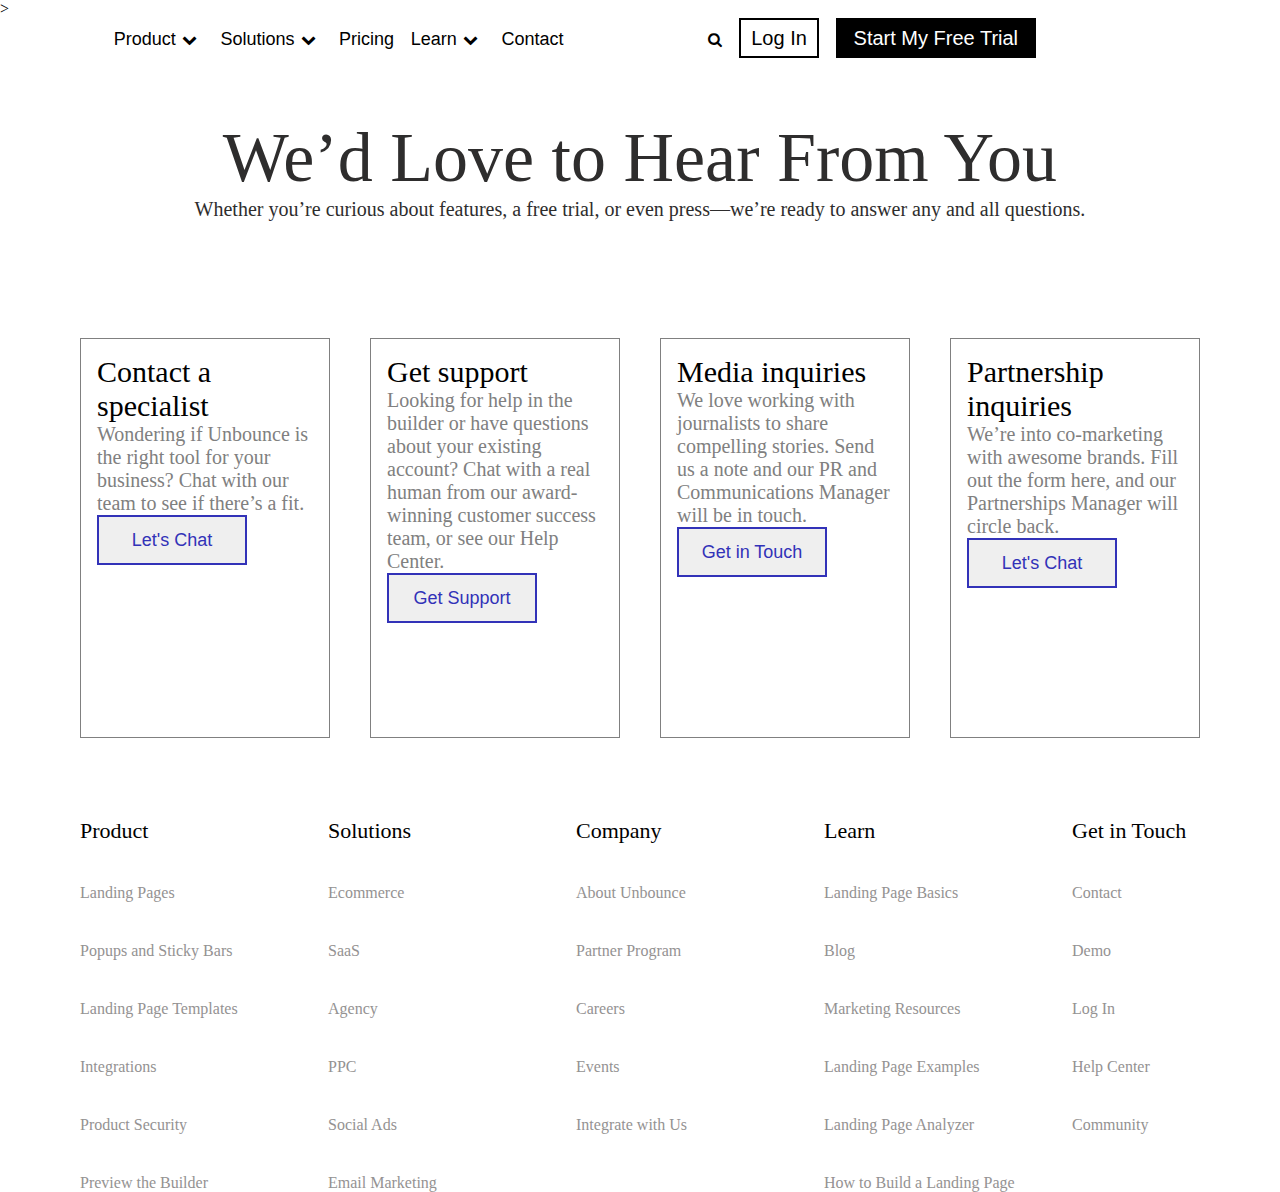
==== contact.html @ 7fbde511 "changed menu behaviour" ====
<!DOCTYPE html>
<html lang="en">
<head>
  <link rel="stylesheet" href="https://cdnjs.cloudflare.com/ajax/libs/animate.css/4.1.1/animate.min.css"/>
    <link rel="preconnect" href="https://fonts.gstatic.com">
    <link href="https://fonts.googleapis.com/css2?family=Roboto+Condensed:wght@300&display=swap" rel="stylesheet">
    <link rel="stylesheet" href="https://cdnjs.cloudflare.com/ajax/libs/font-awesome/4.7.0/css/font-awesome.min.css">    
    <meta charset="UTF-8">
    <meta name="viewport" content="width=device-width, initial-scale=1.0">
    <title>Pricing</title>
    <link rel = "icon" href =  "https://cdn2.hubspot.net/hubfs/3322026/unbounce-icon-gray.png" type = "image/x-icon">
    <link rel="stylesheet" href="pricing.css">
    <link rel="stylesheet" href="styles.css">>
</head>


<body>
  <div class="main-container">
        <div class="nav-bar">
                  
            <a href="index.html">
                <img src="https://mk0zofoqaluvgdskgvsb.kinstacdn.com/wp-content/themes/unbounce2019/assets/img/unbounce-icon-dark.svg?v=1" alt="">
            </a>
            <a href="index.html">Product<i class="fa fa-chevron-down"></i></a>
            <a href="index.html">Solutions<i class="fa fa-chevron-down"></i></a>
            <a href="pricing.html">Pricing</a>
            <a href="index.html">Learn<i class="fa fa-chevron-down"></i></a>
            <a href="contact.html">Contact</a>
            <a href=""><i class="fa fa-search"></i></a>
            <a href="login.html"><button>Log In</button></a>
            <a href=""><button>Start My Free Trial </button></a>

      </div>
      <div style="height: 100px;"></div>
      <div id="contactheader">
          <h1>We’d Love to Hear From You</h1>
        <p>Whether you’re curious about features, a free trial, or even press—we’re ready to answer any and all questions.</p>
      </div>
      
      <div id="amolgrid3">
          <div id="contactbox1">
            <h4>Contact a <br/>specialist</h4>
            <p>Wondering if Unbounce is the right tool for your business? Chat with our team to see if there’s a fit.</p>
            <button>Let's Chat</button>
          </div>
          
          
          
          <div id="contactbox2">
            <h4>Get support</h4>
            <p>Looking for help in the builder or have questions about your existing account? Chat with a real human from our award-winning customer success team, or see our Help Center.</p>
            <button>Get Support</button>
          </div>
          
          <div id="contactbox3">
            <h4>Media inquiries</h4>
            <p>We love working with journalists to share compelling stories. Send us a note and our PR and Communications Manager will be in touch.</p>
            <button>Get in Touch</button>
          </div>
          
          <div id="contactbox4">
            <h4>Partnership inquiries</h4>
            <p>We’re into co-marketing with awesome brands. Fill out the form here, and our Partnerships Manager will circle back.</p>
            <button>Let's Chat</button>
          </div>
      </div>
      <div id="amolgrid2">
        <div style="color: black; font-size: 22px;">Product</div>
        <div style="color: black; font-size: 22px;">Solutions</div>
        <div style="color: black; font-size: 22px;">Company</div>
       <div style="color: black; font-size: 22px;">Learn</div>
        <div style="color: black; font-size: 22px;">Get in Touch</div>
        
        <div>Landing Pages</div>
        <div>Ecommerce</div>
        <div>About Unbounce</div>
        <div>Landing Page Basics</div>
        <div>Contact</div>
        
        <div>Popups and Sticky Bars</div>
        <div>SaaS</div>
        <div>Partner Program</div>
        <div>Blog</div>
        <div>Demo</div>
        
        <div>Landing Page Templates</div>
        <div>Agency</div>
       <div>Careers</div>
        <div>Marketing Resources</div>
        <div>Log In</div>

        <div>Integrations</div>
        <div>PPC</div>
        <div>Events</div>
        <div>Landing Page Examples</div>
        <div>Help Center</div>

        <div>Product Security</div>
        <div>Social Ads</div>
        <div>Integrate with Us</div>
        <div>Landing Page Analyzer</div>
        <div>Community</div>

        <div>Preview the Builder</div>
        <div>Email Marketing</div>
        <div></div>
        <div>How to Build a Landing Page</div>
        <div></div>
    </div>

</div>

    </div>




<script src="script.js"></script>
</body>
</html>
---- pricing.css ----
.nav-bar{
    background-color: white;
}
.pricing-header-cont{
    padding-top: 10%;
    width: 100%;
    /* height: 600px; */
}

.pricing-header{
    /* visibility: hidden; */
    width: 80%;
    margin: auto;
    padding-top: 12%;
}
.pricing-header>p:nth-child(1){
    color: #303030;
    font-size:5.5vw;
    font-weight: 600;
    font-family:  'Roboto Condensed', sans-serif;
    padding-bottom: 3%;
}

.pricing-header>p:nth-child(2){
    line-height: 1.5;
    font-size: 18px;
    /* font-weight: 550; */
    padding-bottom: 3%;
    font-family:  'Roboto Condensed', sans-serif;

}
.pricing-header h6{
    border: 2px dashed white;
    width: 200px;
    margin: auto;
    height: 35px;
    font-size: 18px;
}

.pricing-header>p:nth-child(3){
    font-size: 18px;
    padding-bottom: 3%;
    font-family:  'Roboto Condensed', sans-serif;

}
.center{
    text-align: center;
}
.pricing-header button{
    font-size: 22px;
    width: 250px;
    height: 50px;
    border: .05px solid grey;
    margin:1% -1.2%;
    padding: 0%;
    
}
.need_higher{
    /* border: 2px solid red; */
    
    width: 90%;
    display: flex;
    margin: auto;
    padding-top: 5%;
}
.need_higher img{
    width: 150px;
    
}
.need_higher>div:nth-child(2){
    
    margin-left: 5%;
    font-family:  'Roboto Condensed', sans-serif;
    width: 50%;
}
.need_higher>div:nth-child(2)>p:nth-child(1){
    padding-bottom: 20px;
    font-size: 24px;
    font-weight:600;
    
    color: #303030;
}
.need_higher>div:nth-child(2)>p:nth-child(2){
    font-size: 18px;
}
.need_higher button{
    /* margin-top: 10%; */
    
    
    width: 300px;
    height: 75px;
    background: none;
    border: 2px solid blue;
    color: blue;
    font-size: 16px;
    font-weight: 700;
}

.need_higher_cont{
    height: 250px;
    border-top: 1px solid gray;
}
.auto{
    margin: auto;
}
.plan_is_best_cont{
    width: 100%;
    height: 350px;
    border: 0.5px solid grey;
}
.plan_is_best{
    width: 80%;
    padding-top: 5%;

}

.plan_is_best>div:nth-child(2){
    margin-top: 5%;
    font-size: 50px;
    font-family:  'Roboto Condensed', sans-serif;
}
.plan_is_best>div:nth-child(3){
    margin-top: 2%;
    font-size: 50px;
    font-family:  'Roboto Condensed', sans-serif;
    
}
.plan_is_best>div:nth-child(3)>button{
    margin-top: 2%;
    font-size: 20px;
    font-family:  sans-serif;
    width: 180px;
    height: 65px;
    background-color: blue;
    border: none;
    color: white;
    
}

.klient_boost_cont{
    width: 100%;
    /* border: 2px solid grey; */
    height: 800px;
    
}
.klient_boost{
    display: flex;
    height: 720px;
    width: 90%;
    /* border: 2px solid grey; */
    margin: auto;
}
.dog_man_image{
    width: 50%;
    margin: auto;
    padding-bottom: 10%;
    /* border: 2px solid gray; */
    
}
.johnathan_quote{
    width: 40%;
    padding-top: 8%;
    
}
.johnathan_quote p{
    text-align: left;
   font-size: 30px;
   font-family:  'Roboto Condensed', sans-serif;
    line-height: 2;
}
.johnathan_quote h6{
    margin: 4% 0;
    font-family: sans-serif;
    font-size: 20px;
}
.klient_boost_cont a{
  
    margin-left: 12%;
    color: black;
    font-size: 20px;
    font-family: sans-serif;
}
---- styles.css ----
*{
    padding: 0;
    margin: 0;
    box-sizing: border-box;
}

html, body, .main-container{
    width: 100%;
    height: 100%;
}
.header{
    height: 667.3px; 
    background-image: url('https://mk0zofoqaluvgdskgvsb.kinstacdn.com/photos/landing-page-convert-more-leads_sm.jpg');
  
    
   
    
}





.nav-bar{
    width: 100%;
    position: fixed;
    padding-bottom: 1%;
    /* background-color: white; */
    
}
.nav-bar a{
   color: black;
   font-size: 18px;
    font-family: sans-serif;
    text-decoration: none;
    margin: 0.5%;

}


.nav-bar a>img{
    margin-left: 7%;
    padding-top: 10px;
    width: 200px;
}
.nav-bar a{
    margin-right: 0.5%;
   
}
.nav-bar i{
    padding: 0.5%;
   color: black;
    font-size: 15px;
    margin-right: 0;
    font-weight: 300;
}
.nav-bar>a:nth-child(7){
    margin-left:10% ;
   color: rgb(92, 87, 87);
    font-size: 20px;
    margin-right: 0;
}
.nav-bar a:nth-child(8)>button{
   
   background: none;
    color: black;
    width: 80px;
    border: 2px solid black;
    height: 40px;
    font-size: 20px;

   
}

.nav-bar a:nth-child(9)>button{
   
    background-color: black;
    color: white;
    width: 200px;
    border: none;
    height: 40px;
    font-size: 20px;
    

   
}.cont_text{
    /* border: 2px solid brown; */
    padding-left: 10%;
    width: 50%;
    height: 100%
}
.inside_cont_text{
    padding: 30% 0 0 5% ;
    /* font-size: 19px; */
    
    
}
.inside_cont_text>p:nth-child(1){
    font-family: 'Roboto Condensed', sans-serif;
    font-size: 5.9vw;
    color: #303030;
    line-height: 1; 
    margin-bottom: 5%;  
}
.para>p{
    font-family: sans-serif;
    color: #343a40;
    width: 60%;
    height: 100px;
    font-size: 18px;
    
}
.inside_cont_text button{
    margin-top: 5%;
    background: none;
    width: 200px;
    height: 40px;
    border:3px solid #343a40;
    font-size: 20px;
    color: #343a40;

}
.blue-footer{
    margin-top: 5%;
    width: 100%;
    height: 500px;   
    background-color: blue;
}
.blue-footer-flex{
    color: white;
    padding-top: 7%;
    margin-left: 10%;
    width: 80%;
    display: flex;
}
.blue-footer-right,.blue-footer-left{
    width: 50%;
    margin:0 10% ;
}
.pink-bar{
    background-color: rgb(221, 135, 149);
    width: 50px;
    height: 8px;
}
.blue-footer-left>button:nth-child(3){
    margin-top: 25%;
    border: 2px solid whitesmoke;
    background: none;
    color: white;
    width: 245px;
    height: 75px;
}
.blue-footer-right>button:nth-child(3){
    margin-top: 10%;
    border: 2px solid whitesmoke;
    background: white;
    color: blue;
    width: 245px;
    height: 75px;
}
.font-fam-footer h3{
    margin-top: 5%;
    font-family: 'Roboto Condensed', sans-serif;
    font-size: 35px;
}
.font-fam-footer p{
    margin-top: 5%;
    font-family: sans-serif;
    font-size: 18px;
    font-weight: 300;
}





.floatleft{
    float: left;
}
.clear{
    clear: both;
}
#brandnames,#brandnames>div{
    padding: 1em;
    margin: 1em;
    
    height: 50px;
}
#brandnames>h1{
    text-align: center;
    color: rgb(77, 76, 76);
    font-size: 40px;
    font-weight: lighter;
}

#belowbrand>h1{
    font-size: 80px;
    width: 80%;
    height: 200px;
    margin-top: 30px;
    font-weight: lighter;
    color: rgb(44, 44, 44);
    margin-bottom: 0;
    margin: auto;
    text-align: center;
}

#belowbrand>p{
    font-size: 20px;
    width: 80%;
    height: 400px;
    font-weight: 100;
    color: rgb(114, 113, 113);
    margin-top: 0;
    margin: auto;
    text-align: center;
    font-family: Arial, Helvetica, sans-serif;
}
#amolimg{
    max-width: 40%;
    margin: auto;
}
#amolcont{
    display: grid;
    gap: 0.5em;
    grid-template: 
                    "amolleft amolmiddle amolright"
}

#amolleft{
    grid-area: amolleft;
    height: 500px;
    padding: 0.5em;
    margin: 0.5em;
    margin-left: 7em;
}
#amolmiddle{
    grid-area: amolmiddle;
    height: 500px;
    padding: 0.5em;
    margin: 0.5em;
}
#amolright{
    grid-area: amolright;
    height: 500px;
    padding: 0.5em;
    margin: 0.5em;
    margin-right: 7em;
}

#amolleft>h4, #amolmiddle>h4,#amolright>h4{
    font-size: 30px;
    font-weight: lighter;
}

#amolleft>button, #amolmiddle>button,#amolright>button{
    border: none;
    font-size: 17px;
    font-weight: bold;
}
#icon2{
    width: 28px;
}
#icon3{
    width: 40px;
}
#amolleft>h4,#amolmiddle>h4, #amolright>h4,#amolleft>p, #amolright>p,#amolmiddle>p{
    margin-bottom: 4%;
}

#amolgrid2{
    margin-top: 2.5em;
    display: grid;
    gap: 2.5em;
    margin-left: 5em;
    
    grid-template-columns: 1fr 1fr 1fr 1fr 1fr;
                           
    
   
}
#amolgrid2>div{
    
    color: rgb(148, 146, 146);
}

#contactheader{
    
    height: 220px;
    width: 70%;
    margin: auto;
    text-align: center;
    margin-bottom: 0;
     
}
#contactheader>h1{
    font-size: 70px;
    color: rgb(46, 45, 45);
    font-weight: lighter;
}
#contactheader>p{
    font-size: 20px;
    color: rgb(46, 45, 45);
    font-weight: lighter;
}

#amolgrid3{
    display: grid;
    gap: 2.5em;
    margin: 5em;
    margin-top: 0;
    
    grid-template-columns: 1fr 1fr 1fr 1fr;
}    
#amolgrid3>div{
    border: 1px solid gray;
    height: 400px;
    padding: 1em;
}

#contactbox1>h4,#contactbox2>h4,#contactbox3>h4,#contactbox4>h4{
    font-size: 30px;
    font-weight: lighter;
}
#contactbox1>p,#contactbox2>p,#contactbox3>p,#contactbox4>p{
    font-size: 20px;
    font-weight: lighter;
    color: gray;
}
#contactbox1>button,#contactbox2>button,#contactbox3>button,#contactbox4>button{
    font-size: 18px;
    height: 50px;
    width: 150px;
    font-weight: lighter;
    border: 2px solid rgb(50, 50, 184);
    color: rgb(50, 50, 184);
}


#jayesh{
    font-family: -apple-system, BlinkMacSystemFont, 'Segoe UI', Roboto, Oxygen, Ubuntu, Cantarell, 'Open Sans', 'Helvetica Neue', sans-serif ;
            }
             #head{
                 text-align: center;
                 width: 100%;
            
            
             } 
              #boxleft{ height:  420px;
                 width: 25%;
                 margin: 1.5%;
                 border:0.01px solid grey;
                 float: left;
                 margin-top: 12%;
                 margin-left: 10%;
                
    
             }
             #boxright{ height: 420px;
                 width: 25%;
                 margin: 1.5%;
                 border:0.01px solid grey;
                 float: left;
                 margin-top: 12%;
            
                
    
             }
             #boxmiddle{
                height: 420px;
                 width: 25%;
                 margin: 1.5%;
                 border:0.01px solid grey;
                 float: left;
                 margin-top: 12%;
            
    
             } 
             #boxleft img{
                height: 45vh;
                 width:100%;
                 padding:0% 15%;
                 margin-top: -100px;
             }
             #boxmiddle img{
                height: 45vh;
                 width:100%;
                 padding:0% 15%;
                 margin-top: -100px;
             }
             #boxright img{
                height: 45vh;
                 width:100%;
                 padding:0% 15%;
                 margin-top: -100px;
             }  
             #boxright h5{
                 padding:0% 15%;
                 text-align: left;
                 font-size: 25px;
                 line-height: 10px;
                
             }
             #boxmiddle h5{
                 padding:0% 15%;
                 text-align: left;
                 font-size: 25px;
                 line-height: 10px;
                
             }
             #boxleft h5{
                 padding:0% 15%;
                 text-align: left;
                 font-size: 25px;
                 line-height: 10px;
                
             }
             #boxleft p{
                padding:6% 15%;
                 text-align: left;
                 color:rgb(119, 109, 109);
                 font-size: 18px;
        
                
             }
             #boxmiddle p{
                padding:6% 15%;
                 text-align: left;
                 color:rgb(119, 109, 109);
                 font-size: 18px;
             }
             #boxright p{
                 margin-bottom: 20px;
                padding:6% 15%;
                 text-align: left;
                 color:rgb(119, 109, 109);
                 font-size: 18px;
             }
             #boxleft h4{
                 padding: 0% 15%;
                 text-align: left;
                 font-size: 20px;
             }
             #boxmiddle h4{
                 padding: 0% 15%;
                 text-align: left;
                 font-size: 20px;
             }
             #boxright h4{
                 padding: 0% 15%;
                 text-align: left;
                 font-size: 20px;
             }
              #bigbox{
                  width: 100%;
                  height: 600px;
                  padding:  0% 10%;
                  margin-top:20%;
            
              }
              #bigbox>p{
                  margin-bottom: 50px;
                  padding-bottom: 50px;
              }
              #bigbox>div{
                  width: 50%;
                  height: 600px;
                  padding: 10% 2%;
                  float: left;
              }
              #bigbox>div>img{
                  width: 100%;
                  height: 500px;
                  margin-right: 10px;
              }
              #bigbox2{
                  width: 100%;
                  height: 600px;
                  padding: 0% 10%;
                  margin-top: 50px;
            
              } #bigbox2>div{
                  width: 50%;
                  height: 600px;
                  padding: 10% 2%;
                  float: left;
              }
              #bigbox2>div>img{
                  margin-top: 0%;
                  width: 110%;
                  height: 600px;
                
              }
              #bigbox2>div>h1{
                  font-size: 5.9vw;
                  font-family: 'Roboto Condensed', sans-serif; ;
              }
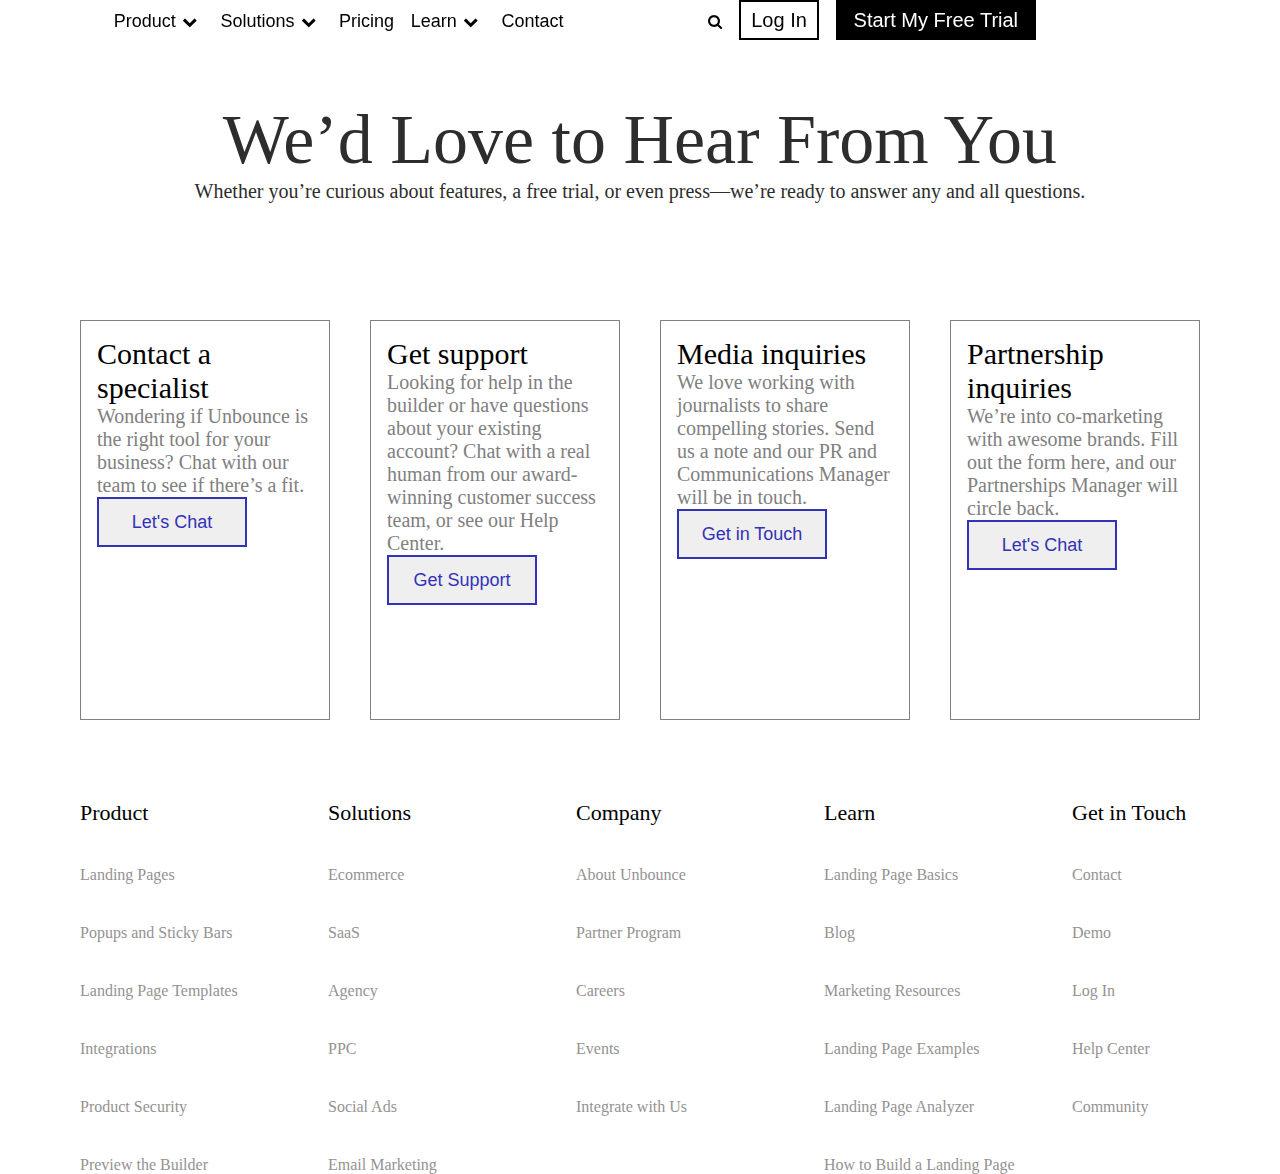
==== commit 7902ece6: "to checkout" ====
--- a/contact.html
+++ b/contact.html
@@ -1,16 +1,21 @@
 <!DOCTYPE html>
 <html lang="en">
 <head>
-  <link rel="stylesheet" href="https://cdnjs.cloudflare.com/ajax/libs/animate.css/4.1.1/animate.min.css"/>
-    <link rel="preconnect" href="https://fonts.gstatic.com">
-    <link href="https://fonts.googleapis.com/css2?family=Roboto+Condensed:wght@300&display=swap" rel="stylesheet">
-    <link rel="stylesheet" href="https://cdnjs.cloudflare.com/ajax/libs/font-awesome/4.7.0/css/font-awesome.min.css">    
+  <link
+    rel="stylesheet"
+    href="https://cdnjs.cloudflare.com/ajax/libs/animate.css/4.1.1/animate.min.css"
+  />
+  <link rel="stylesheet" href="https://cdnjs.cloudflare.com/ajax/libs/font-awesome/4.7.0/css/font-awesome.min.css">    
+
     <meta charset="UTF-8">
     <meta name="viewport" content="width=device-width, initial-scale=1.0">
-    <title>Pricing</title>
-    <link rel = "icon" href =  "https://cdn2.hubspot.net/hubfs/3322026/unbounce-icon-gray.png" type = "image/x-icon">
-    <link rel="stylesheet" href="pricing.css">
-    <link rel="stylesheet" href="styles.css">>
+    <title>unbounce Contact page</title>
+    <link rel = "icon" href =  
+"https://cdn2.hubspot.net/hubfs/3322026/unbounce-icon-gray.png" 
+        type = "image/x-icon">
+    <link rel="stylesheet" href="styles.css">
+    <link rel="stylesheet" href="all.css">
+    <meta name="viewport" content="width=device-width, initial-scale=1.0">
 </head>
 
 
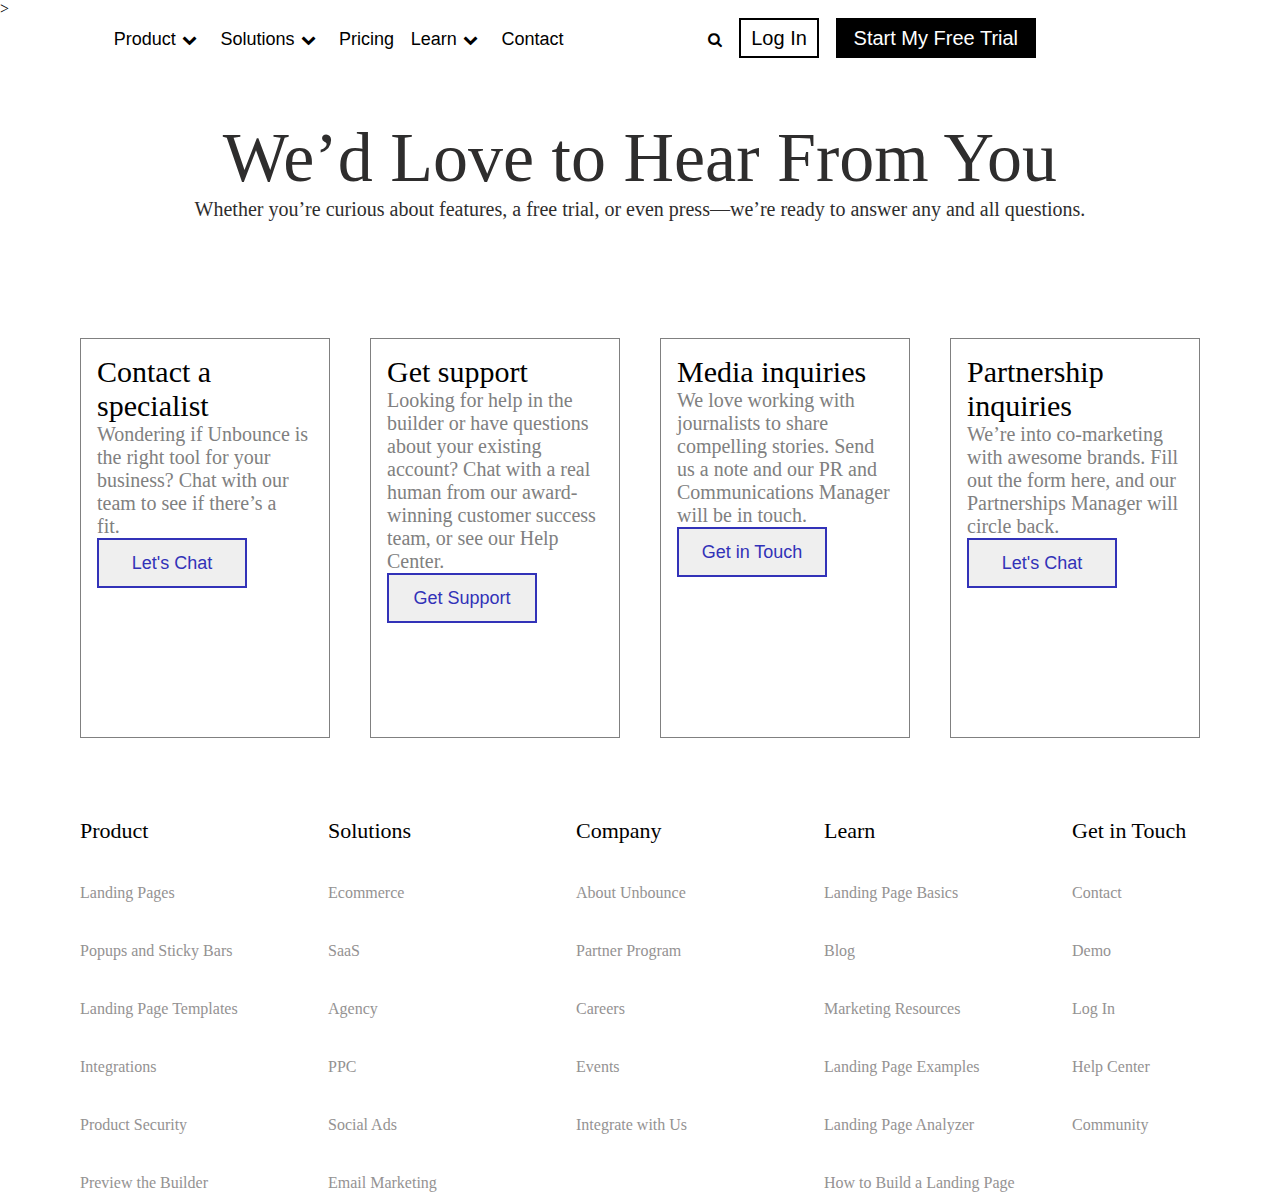
==== commit 9acd9f7a: "fixed grid" ====
--- a/contact.html
+++ b/contact.html
@@ -1,27 +1,22 @@
 <!DOCTYPE html>
 <html lang="en">
 <head>
-  <link
-    rel="stylesheet"
-    href="https://cdnjs.cloudflare.com/ajax/libs/animate.css/4.1.1/animate.min.css"
-  />
-  <link rel="stylesheet" href="https://cdnjs.cloudflare.com/ajax/libs/font-awesome/4.7.0/css/font-awesome.min.css">    
-
+  <link rel="stylesheet" href="https://cdnjs.cloudflare.com/ajax/libs/animate.css/4.1.1/animate.min.css"/>
+    <link rel="preconnect" href="https://fonts.gstatic.com">
+    <link href="https://fonts.googleapis.com/css2?family=Roboto+Condensed:wght@300&display=swap" rel="stylesheet">
+    <link rel="stylesheet" href="https://cdnjs.cloudflare.com/ajax/libs/font-awesome/4.7.0/css/font-awesome.min.css">    
     <meta charset="UTF-8">
     <meta name="viewport" content="width=device-width, initial-scale=1.0">
-    <title>unbounce Contact page</title>
-    <link rel = "icon" href =  
-"https://cdn2.hubspot.net/hubfs/3322026/unbounce-icon-gray.png" 
-        type = "image/x-icon">
-    <link rel="stylesheet" href="styles.css">
-    <link rel="stylesheet" href="all.css">
-    <meta name="viewport" content="width=device-width, initial-scale=1.0">
+    <title>Contact Us</title>
+    <link rel = "icon" href =  "https://cdn2.hubspot.net/hubfs/3322026/unbounce-icon-gray.png" type = "image/x-icon">
+    <link rel="stylesheet" href="pricing.css">
+    <link rel="stylesheet" href="styles.css">>
 </head>
 
 
 <body>
   <div class="main-container">
-        <div class="nav-bar">
+        <div class="nav-bar" style="background-color: white;">
                   
             <a href="index.html">
                 <img src="https://mk0zofoqaluvgdskgvsb.kinstacdn.com/wp-content/themes/unbounce2019/assets/img/unbounce-icon-dark.svg?v=1" alt="">
@@ -45,7 +40,7 @@
       <div id="amolgrid3">
           <div id="contactbox1">
             <h4>Contact a <br/>specialist</h4>
-            <p>Wondering if Unbounce is the right tool for your business? Chat with our team to see if there’s a fit.</p>
+            <p>Wondering if Unbounce is the right tool for your business? Chat with our team to see if there’s a <br/>fit.</p>
             <button>Let's Chat</button>
           </div>
           
@@ -69,6 +64,9 @@
             <button>Let's Chat</button>
           </div>
       </div>
+      
+      
+      
       <div id="amolgrid2">
         <div style="color: black; font-size: 22px;">Product</div>
         <div style="color: black; font-size: 22px;">Solutions</div>
--- a/pricing.css
+++ b/pricing.css
@@ -0,0 +1,182 @@
+.nav-bar{
+    background-color: white;
+}
+.pricing-header-cont{
+    padding-top: 10%;
+    width: 100%;
+    /* height: 600px; */
+}
+
+.pricing-header{
+    /* visibility: hidden; */
+    width: 80%;
+    margin: auto;
+    padding-top: 12%;
+}
+.pricing-header>p:nth-child(1){
+    color: #303030;
+    font-size:5.5vw;
+    font-weight: 600;
+    font-family:  'Roboto Condensed', sans-serif;
+    padding-bottom: 3%;
+}
+
+.pricing-header>p:nth-child(2){
+    line-height: 1.5;
+    font-size: 18px;
+    /* font-weight: 550; */
+    padding-bottom: 3%;
+    font-family:  'Roboto Condensed', sans-serif;
+
+}
+.pricing-header h6{
+    border: 2px dashed white;
+    width: 200px;
+    margin: auto;
+    height: 35px;
+    font-size: 18px;
+}
+
+.pricing-header>p:nth-child(3){
+    font-size: 18px;
+    padding-bottom: 3%;
+    font-family:  'Roboto Condensed', sans-serif;
+
+}
+.center{
+    text-align: center;
+}
+.pricing-header button{
+    font-size: 22px;
+    width: 250px;
+    height: 50px;
+    border: .05px solid grey;
+    margin:1% -1.2%;
+    padding: 0%;
+    
+}
+.need_higher{
+    /* border: 2px solid red; */
+    
+    width: 90%;
+    display: flex;
+    margin: auto;
+    padding-top: 5%;
+}
+.need_higher img{
+    width: 150px;
+    
+}
+.need_higher>div:nth-child(2){
+    
+    margin-left: 5%;
+    font-family:  'Roboto Condensed', sans-serif;
+    width: 50%;
+}
+.need_higher>div:nth-child(2)>p:nth-child(1){
+    padding-bottom: 20px;
+    font-size: 24px;
+    font-weight:600;
+    
+    color: #303030;
+}
+.need_higher>div:nth-child(2)>p:nth-child(2){
+    font-size: 18px;
+}
+.need_higher button{
+    /* margin-top: 10%; */
+    
+    
+    width: 300px;
+    height: 75px;
+    background: none;
+    border: 2px solid blue;
+    color: blue;
+    font-size: 16px;
+    font-weight: 700;
+}
+
+.need_higher_cont{
+    height: 250px;
+    border-top: 1px solid gray;
+}
+.auto{
+    margin: auto;
+}
+.plan_is_best_cont{
+    width: 100%;
+    height: 350px;
+    border: 0.5px solid grey;
+}
+.plan_is_best{
+    width: 80%;
+    padding-top: 5%;
+
+}
+
+.plan_is_best>div:nth-child(2){
+    margin-top: 5%;
+    font-size: 50px;
+    font-family:  'Roboto Condensed', sans-serif;
+}
+.plan_is_best>div:nth-child(3){
+    margin-top: 2%;
+    font-size: 50px;
+    font-family:  'Roboto Condensed', sans-serif;
+    
+}
+.plan_is_best>div:nth-child(3)>button{
+    margin-top: 2%;
+    font-size: 20px;
+    font-family:  sans-serif;
+    width: 180px;
+    height: 65px;
+    background-color: blue;
+    border: none;
+    color: white;
+    
+}
+
+.klient_boost_cont{
+    width: 100%;
+    /* border: 2px solid grey; */
+    height: 800px;
+    
+}
+.klient_boost{
+    display: flex;
+    height: 720px;
+    width: 90%;
+    /* border: 2px solid grey; */
+    margin: auto;
+}
+.dog_man_image{
+    width: 50%;
+    margin: auto;
+    padding-bottom: 10%;
+    /* border: 2px solid gray; */
+    
+}
+.johnathan_quote{
+    width: 40%;
+    padding-top: 8%;
+    
+}
+.johnathan_quote p{
+    text-align: left;
+   font-size: 30px;
+   font-family:  'Roboto Condensed', sans-serif;
+    line-height: 2;
+}
+.johnathan_quote h6{
+    margin: 4% 0;
+    font-family: sans-serif;
+    font-size: 20px;
+}
+.klient_boost_cont a{
+  
+    margin-left: 12%;
+    color: black;
+    font-size: 20px;
+    font-family: sans-serif;
+}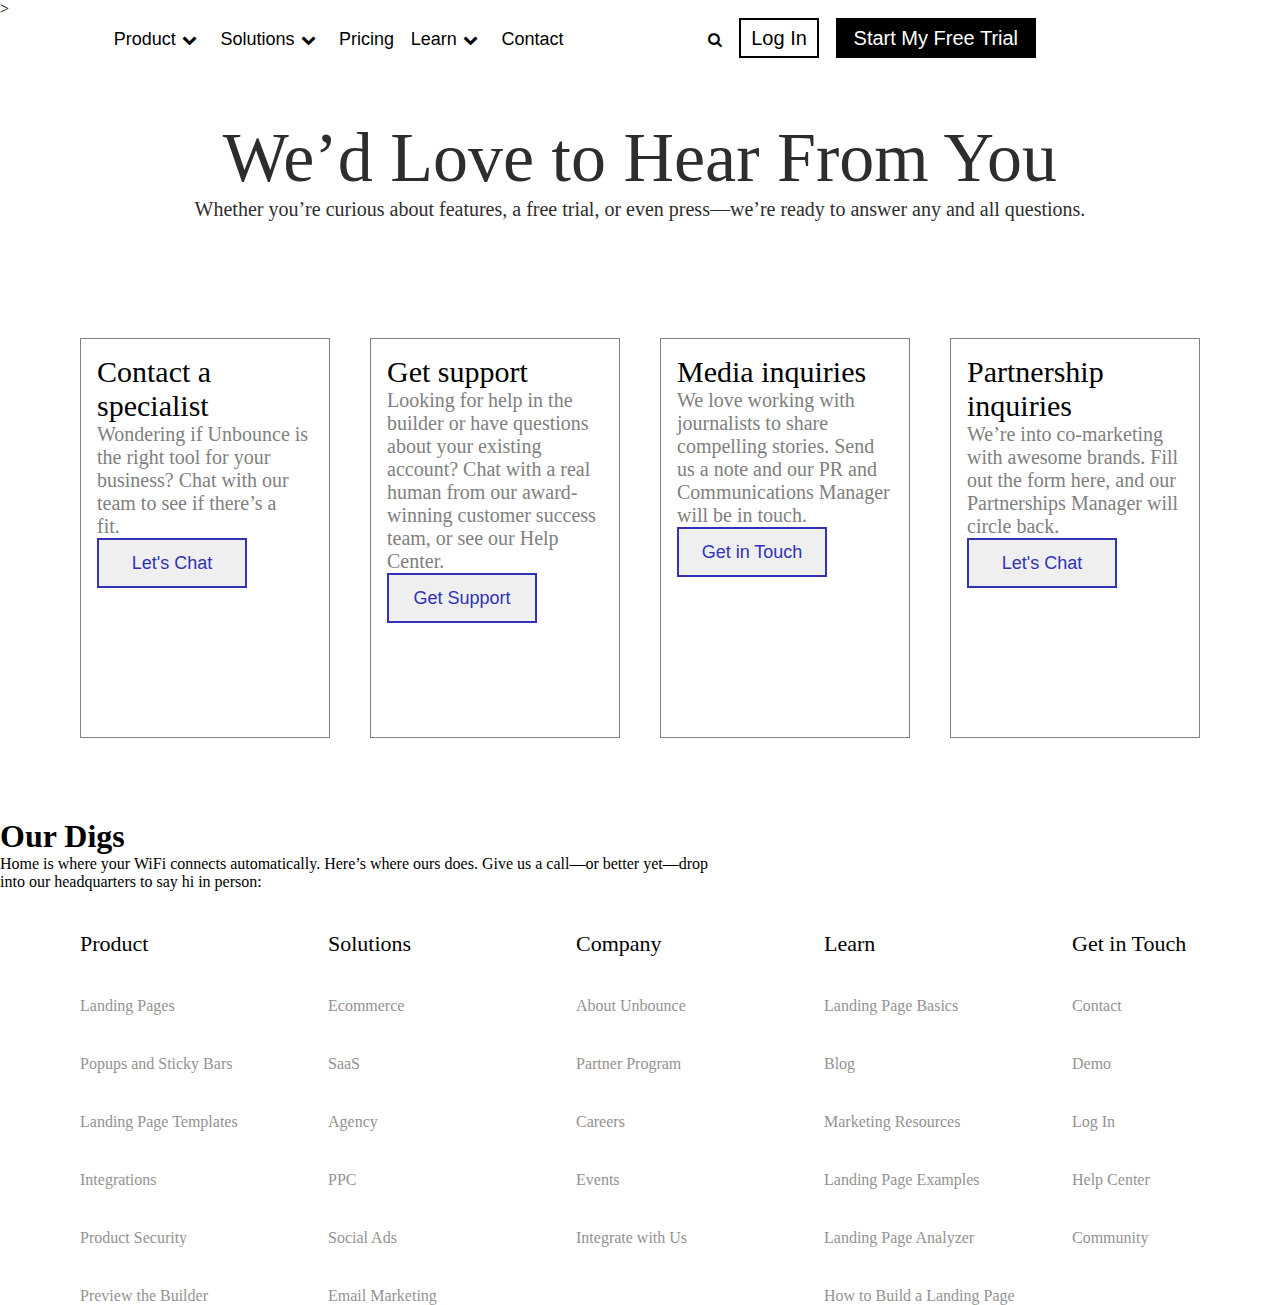
==== commit 3b809731: "added blackbox" ====
--- a/contact.html
+++ b/contact.html
@@ -64,6 +64,15 @@
             <button>Let's Chat</button>
           </div>
       </div>
+
+      <div id="contactBlackBox">
+        <div id="blackboxHeader">
+          <h1> Our Digs</h1>
+          <p>Home is where your WiFi connects automatically. Here’s where ours does. Give us a call—or better yet—drop <br/>into our headquarters to say hi in person:</p>
+      
+        </div>
+      
+      </div>
       
       
       
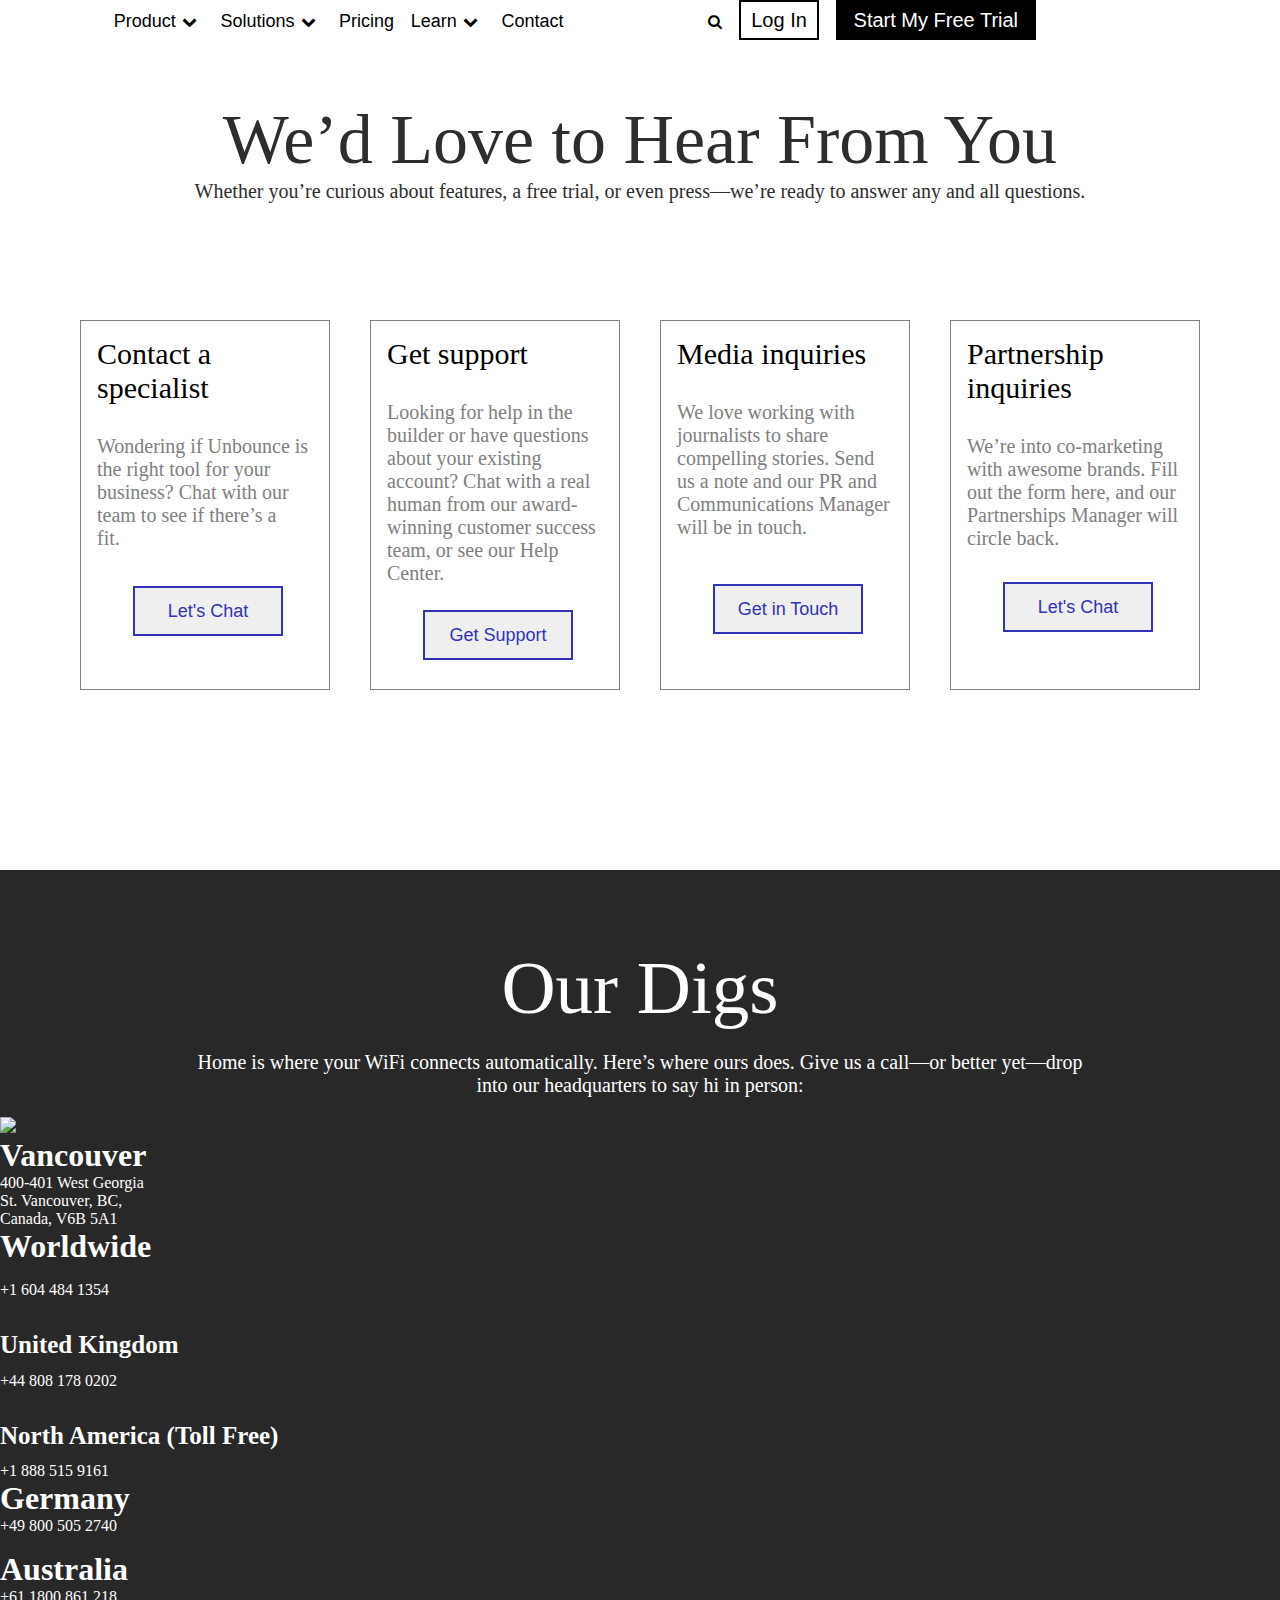
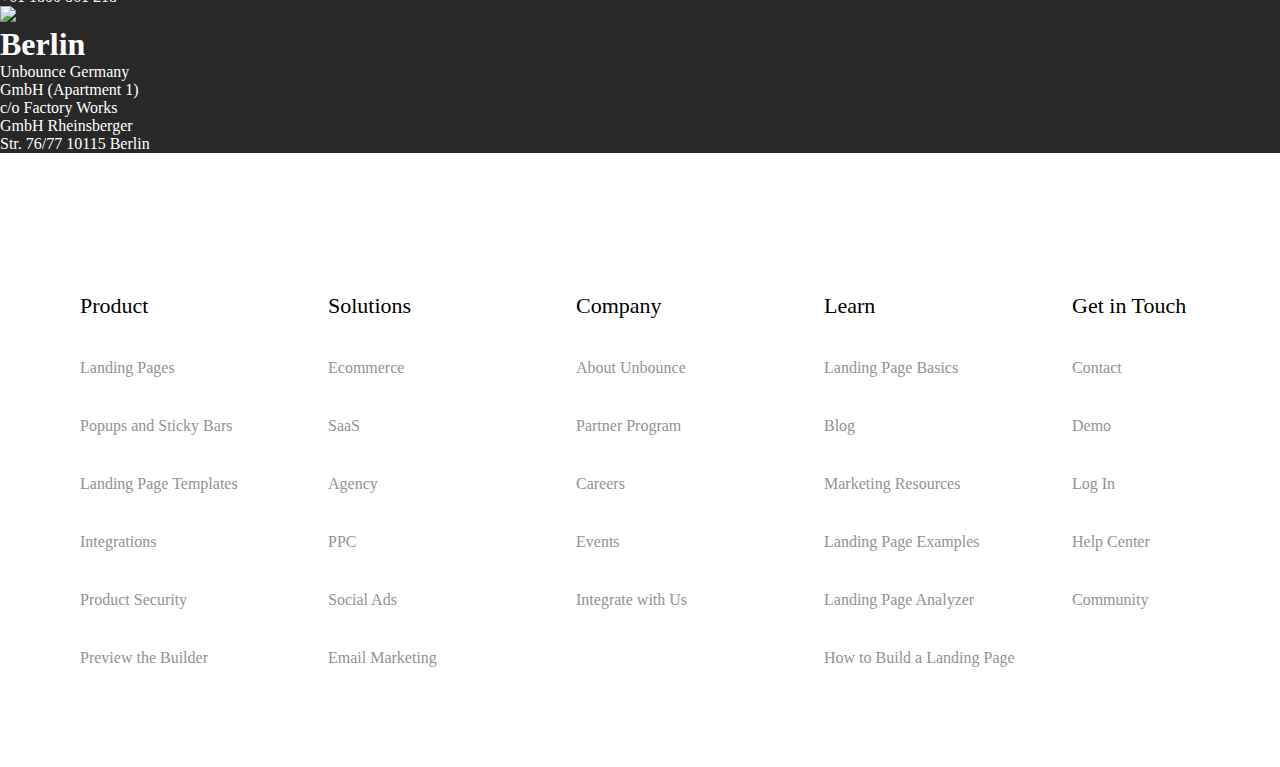
==== commit bfee921e: "completed contact page for large screen" ====
--- a/contact.html
+++ b/contact.html
@@ -10,7 +10,7 @@
     <title>Contact Us</title>
     <link rel = "icon" href =  "https://cdn2.hubspot.net/hubfs/3322026/unbounce-icon-gray.png" type = "image/x-icon">
     <link rel="stylesheet" href="pricing.css">
-    <link rel="stylesheet" href="styles.css">>
+    <link rel="stylesheet" href="styles.css">
 </head>
 
 
@@ -65,14 +65,57 @@
           </div>
       </div>
 
+      <div style="height: 100px;"></div>
+
       <div id="contactBlackBox">
         <div id="blackboxHeader">
           <h1> Our Digs</h1>
           <p>Home is where your WiFi connects automatically. Here’s where ours does. Give us a call—or better yet—drop <br/>into our headquarters to say hi in person:</p>
       
         </div>
+
+        <div id="blackboxGrid">
+          <div id="blackGridbox1">
+            <img src="https://i.ibb.co/2gcC3KC/contact1.png"/>
+          </div>
+          
+          
+          <div id="blackGridbox2">
+            <h1>Vancouver</h1>
+            <p>400-401 West Georgia <br/> St. Vancouver, BC,<br/> Canada, V6B 5A1</p>
+          </div>
+          
+          <div id="blackGridbox3">
+           <h1 style="margin-bottom: 0.5em;">Worldwide</h1>
+           <p style="margin-bottom: 2em;"> +1 604 484 1354</p>
+           
+           <h1 style="font-size: 25px; margin-bottom: 0.5em;margin-top: 1em;">United Kingdom</h1>
+           <p  style="margin-bottom: 2em;"> +44 808 178 0202</p>
+           
+           <h1 style="font-size: 25px; margin-bottom: 0.5em;">North America (Toll Free)</h1>
+           <p style="margin-top: 0;"> +1 888 515 9161</p>
+          </div>
+          
+          
+          <div id="blackGridbox4">
+            <h1>Germany</h1>
+            <p style="margin-bottom: 1em;">+49 800 505 2740</p>
+            <h1>Australia</h1>
+            <p>+61 1800 861 218</p>
+          </div>
+
+          <div id="blackGridbox5"><img src="https://i.ibb.co/xGGcFZ7/contact2.png"/></div>
+
+          <div id="blackGridbox6">
+            <h1>Berlin</h1>
+            <p>Unbounce Germany <br/> GmbH (Apartment 1)<br/> c/o Factory Works<br/>GmbH Rheinsberger<br/>Str. 76/77 10115 Berlin </p>
+          </div>
+
+        </div>
       
       </div>
+
+      <div style="height: 100px;"></div>
       
       
       
@@ -120,9 +163,12 @@
         <div></div>
     </div>
 
+    <div style="height: 100px;"></div>
+
 </div>
 
-    </div>
+   
+    
 
 
 
--- a/styles.css
+++ b/styles.css
@@ -314,7 +314,7 @@
 }    
 #amolgrid3>div{
     border: 1px solid gray;
-    height: 400px;
+    height: 370px;
     padding: 1em;
 }
 
@@ -326,14 +326,50 @@
     font-size: 20px;
     font-weight: lighter;
     color: gray;
+    margin-top: 1.5em;
 }
 #contactbox1>button,#contactbox2>button,#contactbox3>button,#contactbox4>button{
     font-size: 18px;
     height: 50px;
     width: 150px;
+    margin-left: 2em;
     font-weight: lighter;
     border: 2px solid rgb(50, 50, 184);
     color: rgb(50, 50, 184);
+}
+#contactbox1>button{
+    margin-top: 2em;
+}
+#contactbox2>button{
+    margin-top: 1.4em;
+}
+#contactbox3>button{
+    margin-top: 2.5em;
+}
+#contactbox4>button{
+    margin-top: 1.8em;
+}
+
+#contactBlackBox{
+   background-color: rgb(41, 40, 40);
+   color: white;
+}
+#blackboxHeader{
+    
+    width: 100%;
+    margin: auto;
+}
+#blackboxHeader>h1{
+    font-size: 75px;
+    text-align: center;
+    padding-top: 1em;
+    font-weight: lighter;
+}
+#blackboxHeader>p{
+    font-size: 20px;
+    text-align: center;
+    padding: 1em;
+    font-weight: lighter;
 }
 
 
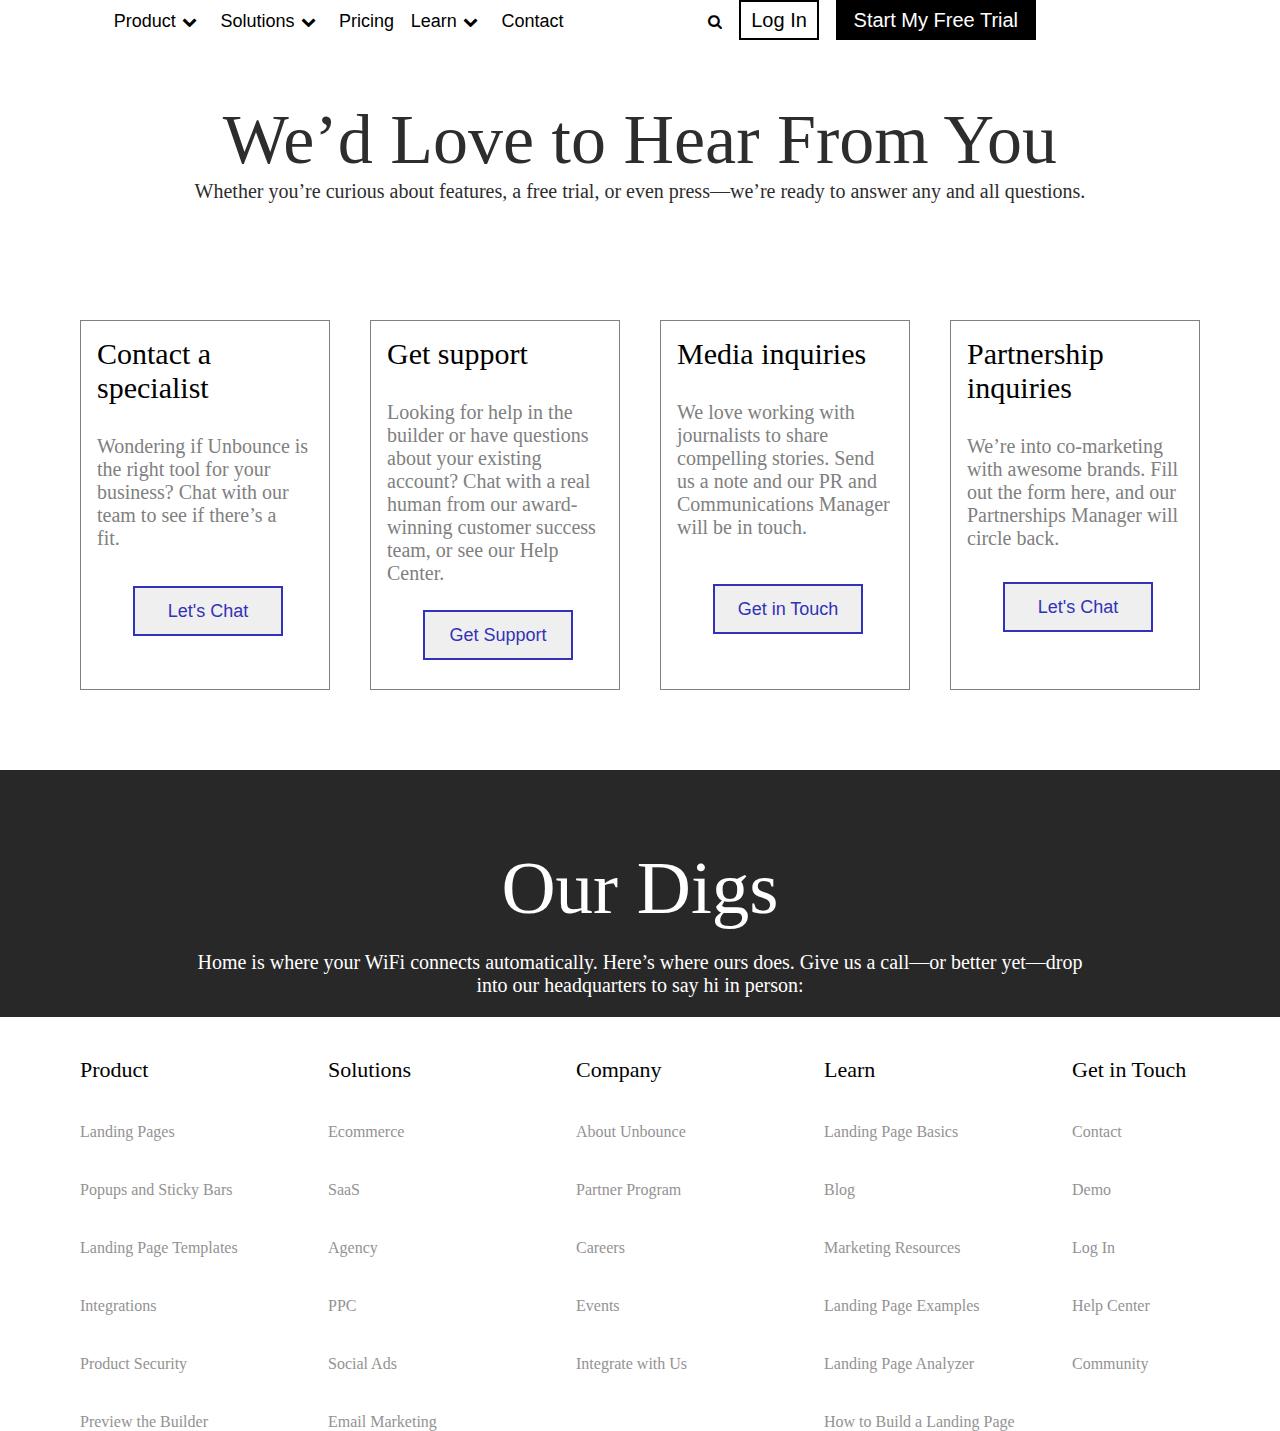
==== commit eb005bf9: "gridkamal added" ====
--- a/contact.html
+++ b/contact.html
@@ -16,7 +16,7 @@
 
 <body>
   <div class="main-container">
-        <div class="nav-bar" style="background-color: white;">
+        <div class="nav-bar">
                   
             <a href="index.html">
                 <img src="https://mk0zofoqaluvgdskgvsb.kinstacdn.com/wp-content/themes/unbounce2019/assets/img/unbounce-icon-dark.svg?v=1" alt="">
@@ -65,57 +65,14 @@
           </div>
       </div>
 
-      <div style="height: 100px;"></div>
-
       <div id="contactBlackBox">
         <div id="blackboxHeader">
           <h1> Our Digs</h1>
           <p>Home is where your WiFi connects automatically. Here’s where ours does. Give us a call—or better yet—drop <br/>into our headquarters to say hi in person:</p>
       
         </div>
-
-        <div id="blackboxGrid">
-          <div id="blackGridbox1">
-            <img src="https://i.ibb.co/2gcC3KC/contact1.png"/>
-          </div>
-          
-          
-          <div id="blackGridbox2">
-            <h1>Vancouver</h1>
-            <p>400-401 West Georgia <br/> St. Vancouver, BC,<br/> Canada, V6B 5A1</p>
-          </div>
-          
-          <div id="blackGridbox3">
-           <h1 style="margin-bottom: 0.5em;">Worldwide</h1>
-           <p style="margin-bottom: 2em;"> +1 604 484 1354</p>
-           
-           <h1 style="font-size: 25px; margin-bottom: 0.5em;margin-top: 1em;">United Kingdom</h1>
-           <p  style="margin-bottom: 2em;"> +44 808 178 0202</p>
-           
-           <h1 style="font-size: 25px; margin-bottom: 0.5em;">North America (Toll Free)</h1>
-           <p style="margin-top: 0;"> +1 888 515 9161</p>
-          </div>
-          
-          
-          <div id="blackGridbox4">
-            <h1>Germany</h1>
-            <p style="margin-bottom: 1em;">+49 800 505 2740</p>
-            <h1>Australia</h1>
-            <p>+61 1800 861 218</p>
-          </div>
-
-          <div id="blackGridbox5"><img src="https://i.ibb.co/xGGcFZ7/contact2.png"/></div>
-
-          <div id="blackGridbox6">
-            <h1>Berlin</h1>
-            <p>Unbounce Germany <br/> GmbH (Apartment 1)<br/> c/o Factory Works<br/>GmbH Rheinsberger<br/>Str. 76/77 10115 Berlin </p>
-          </div>
-
-        </div>
       
       </div>
-
-      <div style="height: 100px;"></div>
       
       
       
@@ -163,12 +120,9 @@
         <div></div>
     </div>
 
-    <div style="height: 100px;"></div>
-
 </div>
 
-   
-    
+    </div>
 
 
 
--- a/pricing.css
+++ b/pricing.css
@@ -179,4 +179,157 @@
     color: black;
     font-size: 20px;
     font-family: sans-serif;
-}+}
+.conversions_month_cont{
+    width: 100%;
+    display: flex;
+}
+.conversions_month{
+    margin-left: 5%;
+    width: 60%;
+   
+}
+.conversions_month_right{
+    margin-right: 5%;
+    width: 25%;
+}
+
+.conversions_month>input:nth-child(3n+4) {
+    width: 500px;
+ 
+}
+.conversion_month_right{
+    border: 2px solid grey;
+    width: 40%;
+    padding-left: 2%;
+}
+.conv_scale_image{
+    display: flex;
+    width: 100%;
+    
+}
+
+.conv_scale_image img{
+    width: 25%;
+    padding: 5%;
+    object-fit: contain;
+}
+.conv_scale {
+    width: 40%;
+    margin: 7%;
+}
+.conv_scale h3{
+    
+    font-size: 30px;
+    font-family:  'Roboto Condensed', sans-serif;
+}
+.conv_scale p{
+    font-size: 20px;
+    font-family:  'Roboto Condensed', sans-serif;
+    
+}
+.conv_buttons>button{
+    width: 40%;
+    margin:0% -1%;
+    height: 50px;
+
+}
+.what_included {
+    width: 70%;
+}
+.what_included ul{
+    
+        list-style: none;
+      
+      
+     
+}
+.what_included>ul li:before {
+    content: '✓';
+    color: blue;
+    font-size: 25px;
+    font-weight: 900;
+  }
+  .before_last_button button{
+      background-color: white;
+      border: none;
+  }
+  .conv_last_button button{
+    border: none;
+    color: white;
+    background-color: blue;
+    width: 400px;
+    height: 75px;
+    font-size: 22px;
+  }
+  .bot_m{
+      margin-bottom: 5%;
+  }
+  .kamalgrid{
+      height: 900px;
+    display: flex;
+    width: 80%;
+    margin: auto;
+   
+}
+.conversion_month_right_four{
+    border: 2px solid grey;
+    width: 30%;
+    padding-left: 2%;
+}
+.conv_scale_image_four{
+    display: flex;
+    width: 100%;
+    
+}
+
+.conv_scale_image_four img{
+    width: 25%;
+    padding: 2%;
+    object-fit: contain;
+}
+.conv_scale_four {
+    width: 40%;
+    margin: 3%;
+}
+.conv_scale_four h3{
+    
+    font-size: 20px;
+    font-family:  'Roboto Condensed', sans-serif;
+}
+.conv_scale_four p{
+    font-size: 14px;
+    font-family:  'Roboto Condensed', sans-serif;
+    
+}
+
+.what_included_four {
+    width: 70%;
+}
+.what_included_four ul{
+    width: 100%;
+    font-size: 12px;
+        list-style: none;
+      
+      
+     
+}
+.what_included_four>ul li:before {
+    content: '✓';
+    color: blue;
+    font-size: 18px;
+    font-weight: 900;
+  }
+  .before_last_button_four button{
+      background-color: white;
+      border: none;
+  }
+  .conv_last_button_four button{
+    border: none;
+    color: white;
+    background-color: blue;
+    width: 200px;
+    height: 55px;
+    font-size: 15px;
+    /* padding-right: 2%; */
+  }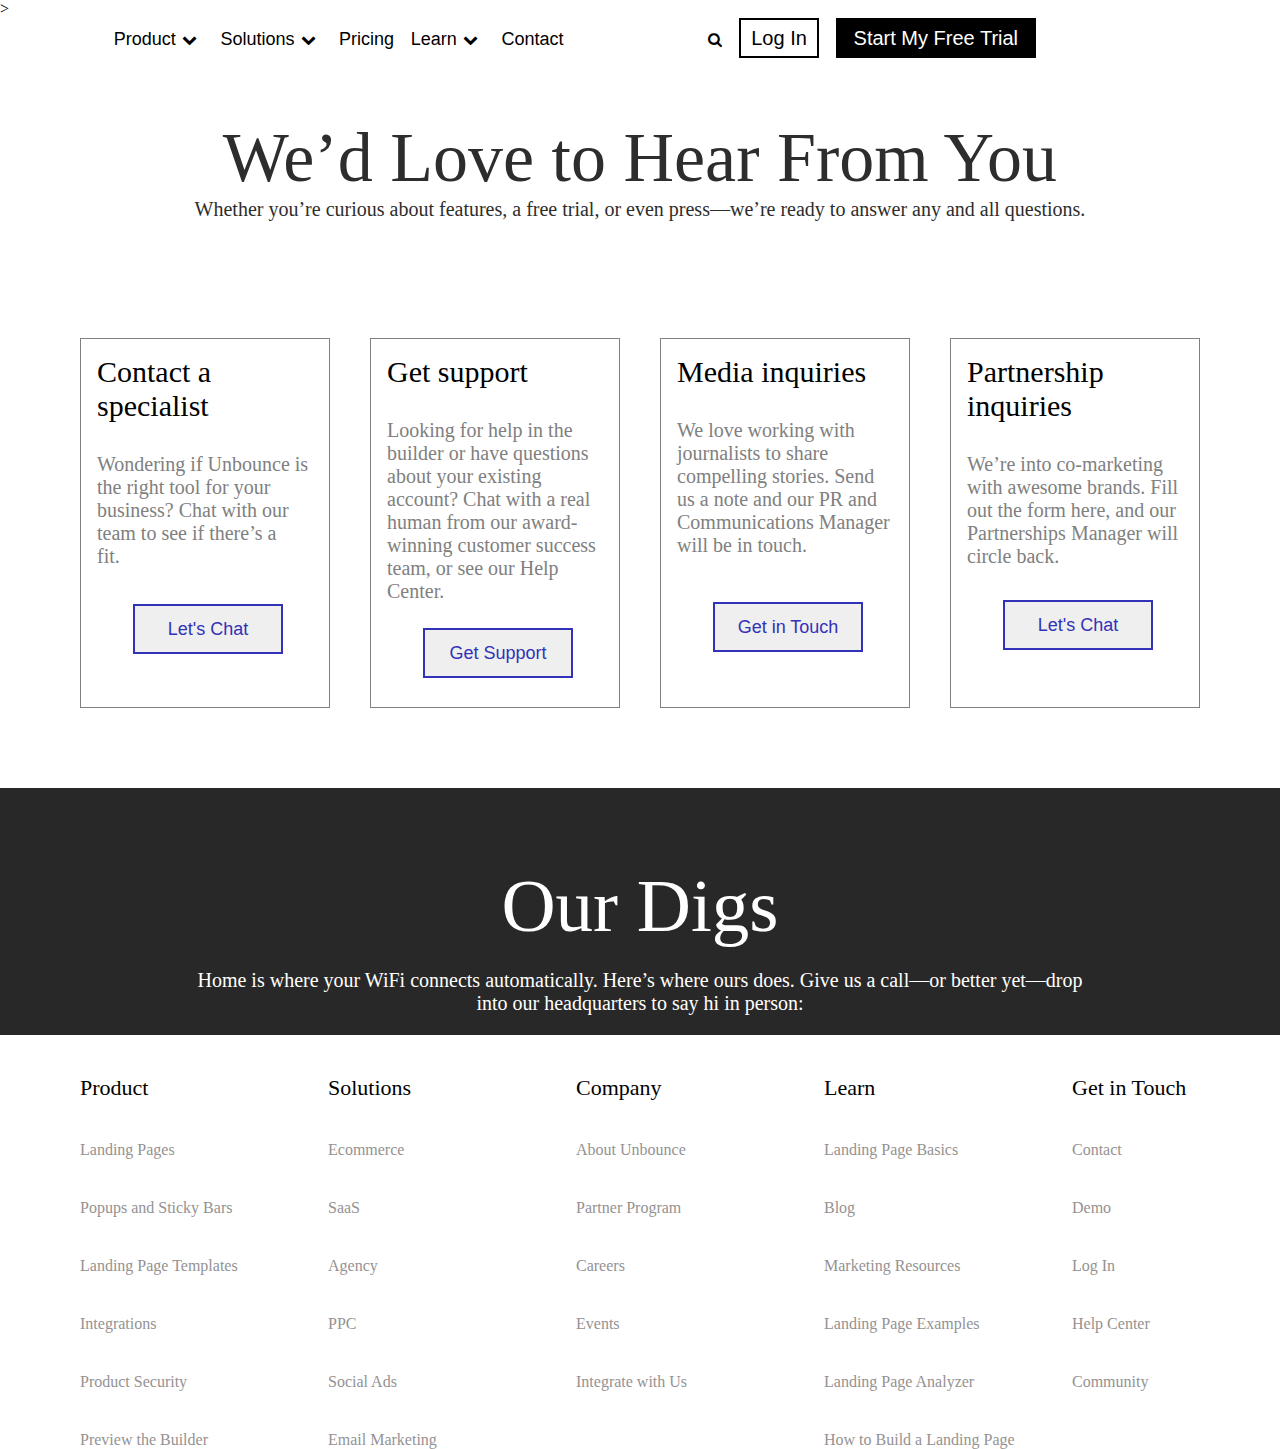
==== commit c11d79c0: "project 2" ====
--- a/contact.html
+++ b/contact.html
@@ -10,13 +10,13 @@
     <title>Contact Us</title>
     <link rel = "icon" href =  "https://cdn2.hubspot.net/hubfs/3322026/unbounce-icon-gray.png" type = "image/x-icon">
     <link rel="stylesheet" href="pricing.css">
-    <link rel="stylesheet" href="styles.css">
+    <link rel="stylesheet" href="styles.css">>
 </head>
 
 
 <body>
   <div class="main-container">
-        <div class="nav-bar">
+        <div class="nav-bar" style="background-color: white;">
                   
             <a href="index.html">
                 <img src="https://mk0zofoqaluvgdskgvsb.kinstacdn.com/wp-content/themes/unbounce2019/assets/img/unbounce-icon-dark.svg?v=1" alt="">
--- a/pricing.css
+++ b/pricing.css
@@ -179,157 +179,4 @@
     color: black;
     font-size: 20px;
     font-family: sans-serif;
-}
-.conversions_month_cont{
-    width: 100%;
-    display: flex;
-}
-.conversions_month{
-    margin-left: 5%;
-    width: 60%;
-   
-}
-.conversions_month_right{
-    margin-right: 5%;
-    width: 25%;
-}
-
-.conversions_month>input:nth-child(3n+4) {
-    width: 500px;
- 
-}
-.conversion_month_right{
-    border: 2px solid grey;
-    width: 40%;
-    padding-left: 2%;
-}
-.conv_scale_image{
-    display: flex;
-    width: 100%;
-    
-}
-
-.conv_scale_image img{
-    width: 25%;
-    padding: 5%;
-    object-fit: contain;
-}
-.conv_scale {
-    width: 40%;
-    margin: 7%;
-}
-.conv_scale h3{
-    
-    font-size: 30px;
-    font-family:  'Roboto Condensed', sans-serif;
-}
-.conv_scale p{
-    font-size: 20px;
-    font-family:  'Roboto Condensed', sans-serif;
-    
-}
-.conv_buttons>button{
-    width: 40%;
-    margin:0% -1%;
-    height: 50px;
-
-}
-.what_included {
-    width: 70%;
-}
-.what_included ul{
-    
-        list-style: none;
-      
-      
-     
-}
-.what_included>ul li:before {
-    content: '✓';
-    color: blue;
-    font-size: 25px;
-    font-weight: 900;
-  }
-  .before_last_button button{
-      background-color: white;
-      border: none;
-  }
-  .conv_last_button button{
-    border: none;
-    color: white;
-    background-color: blue;
-    width: 400px;
-    height: 75px;
-    font-size: 22px;
-  }
-  .bot_m{
-      margin-bottom: 5%;
-  }
-  .kamalgrid{
-      height: 900px;
-    display: flex;
-    width: 80%;
-    margin: auto;
-   
-}
-.conversion_month_right_four{
-    border: 2px solid grey;
-    width: 30%;
-    padding-left: 2%;
-}
-.conv_scale_image_four{
-    display: flex;
-    width: 100%;
-    
-}
-
-.conv_scale_image_four img{
-    width: 25%;
-    padding: 2%;
-    object-fit: contain;
-}
-.conv_scale_four {
-    width: 40%;
-    margin: 3%;
-}
-.conv_scale_four h3{
-    
-    font-size: 20px;
-    font-family:  'Roboto Condensed', sans-serif;
-}
-.conv_scale_four p{
-    font-size: 14px;
-    font-family:  'Roboto Condensed', sans-serif;
-    
-}
-
-.what_included_four {
-    width: 70%;
-}
-.what_included_four ul{
-    width: 100%;
-    font-size: 12px;
-        list-style: none;
-      
-      
-     
-}
-.what_included_four>ul li:before {
-    content: '✓';
-    color: blue;
-    font-size: 18px;
-    font-weight: 900;
-  }
-  .before_last_button_four button{
-      background-color: white;
-      border: none;
-  }
-  .conv_last_button_four button{
-    border: none;
-    color: white;
-    background-color: blue;
-    width: 200px;
-    height: 55px;
-    font-size: 15px;
-    /* padding-right: 2%; */
-  }+}--- a/styles.css
+++ b/styles.css
@@ -1,3 +1,4 @@
+
     *{
     padding: 0;
     margin: 0;
@@ -373,11 +374,13 @@
 }
 
 
+
 #jayesh{
     font-family: -apple-system, BlinkMacSystemFont, 'Segoe UI', Roboto, Oxygen, Ubuntu, Cantarell, 'Open Sans', 'Helvetica Neue', sans-serif ;
             }
              #head{
                  text-align: center;
+
                  width: 100%;
             
             
@@ -392,6 +395,7 @@
                 
     
              }
+
              #boxright{ height: 420px;
                  width: 25%;
                  margin: 1.5%;
@@ -420,6 +424,7 @@
              }
              #boxmiddle img{
                 height: 45vh;
+
                  width:100%;
                  padding:0% 15%;
                  margin-top: -100px;
@@ -488,12 +493,14 @@
                  font-size: 20px;
              }
               #bigbox{
+
                   width: 100%;
                   height: 600px;
                   padding:  0% 10%;
                   margin-top:20%;
             
               }
+
               #bigbox>p{
                   margin-bottom: 50px;
                   padding-bottom: 50px;
@@ -510,6 +517,7 @@
                   margin-right: 10px;
               }
               #bigbox2{
+
                   width: 100%;
                   height: 600px;
                   padding: 0% 10%;
@@ -536,3 +544,4 @@
 
 
 
+
